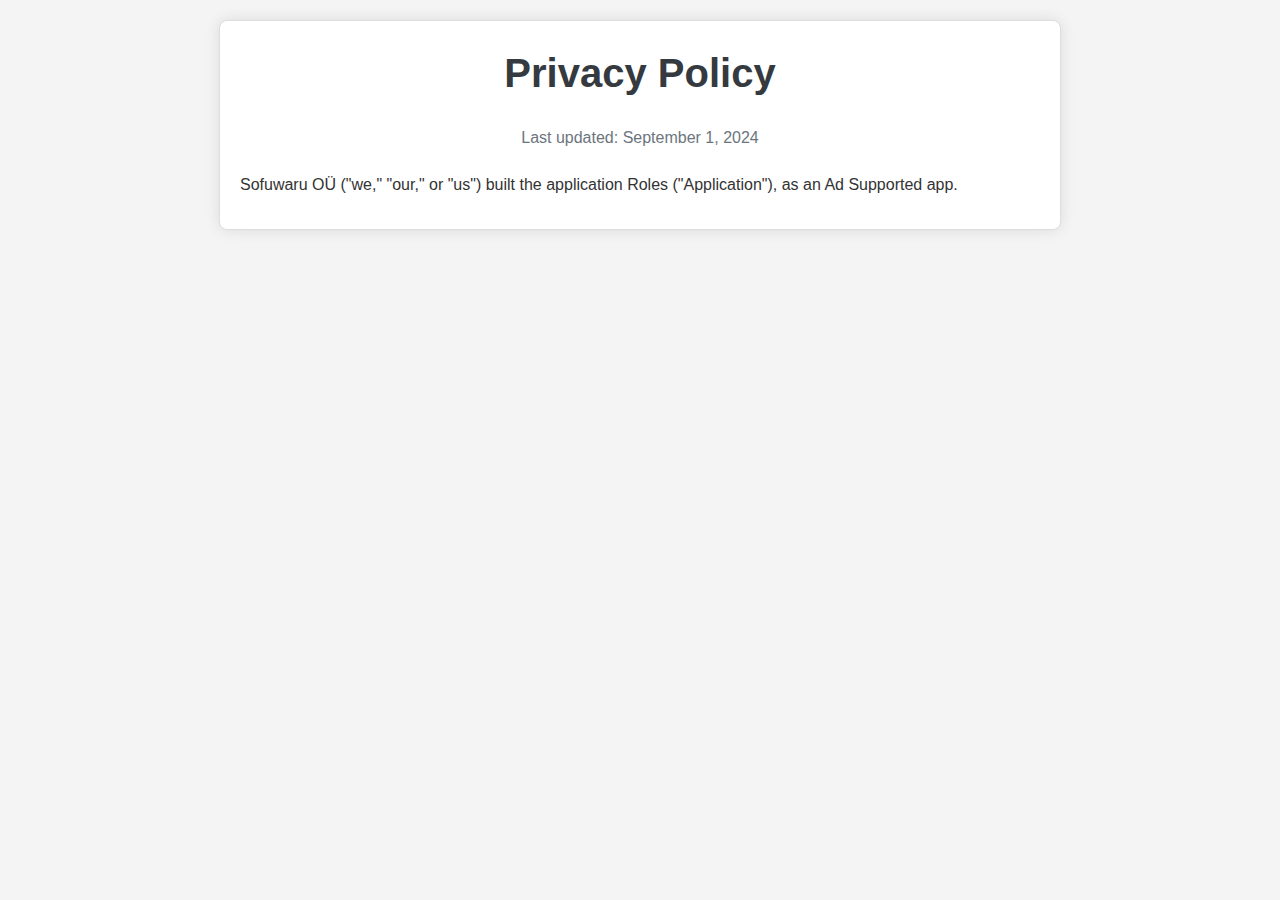
==== guidelines.html @ 3da0b492 "qwe" ====
<!DOCTYPE html>
<html>

<head>
    <meta charset="utf-8">
    <meta http-equiv="X-UA-Compatible" content="IE=edge">
    <title>Privacy Policy</title>
    <meta name="description" content="User Guidlines">
    <meta name="viewport" content="width=device-width, initial-scale=1">
    <style>
        body {
            font-family: Arial, sans-serif;
            line-height: 1.6;
            color: #333;
            background-color: #f4f4f4;
            margin: 0;
            padding: 0;
        }

        .container {
            width: 80%;
            max-width: 800px;
            margin: 20px auto;
            padding: 20px;
            background: #fff;
            box-shadow: 0 0 15px rgba(0, 0, 0, 0.1);
            border-radius: 8px;
            border: 1px solid #ddd;
        }

        header {
            text-align: center;
            margin-bottom: 20px;
        }

        header h1 {
            font-size: 2.5em;
            color: #343a40;
            /* Dark color */
            margin: 0;
        }

        .date {
            text-align: center;
            margin-bottom: 20px;
        }

        .date p {
            font-size: 1em;
            color: #6c757d;
            /* Dark gray */
        }

        .content h2 {
            color: #343a40;
            /* Dark color */
            border-bottom: 2px solid #343a40;
            /* Dark color */
            padding-bottom: 10px;
            margin-top: 20px;
        }

        .content p {
            margin: 10px 0;
            line-height: 1.8;
        }

        @media (max-width: 768px) {
            .container {
                width: 90%;
            }

            header h1 {
                font-size: 2em;
            }

            .date p {
                font-size: 0.9em;
            }
        }
    </style>
</head>

<body>
    <div class="container">
        <header>
            <h1>Privacy Policy</h1>
        </header>
        <section class="date">
            <p>Last updated: September 1, 2024</p>
        </section>
        <section class="content">
            <!-- <h2>Introduction</h2> -->
            <p>Sofuwaru OÜ ("we," "our," or "us") built the application Roles ("Application"), as an Ad Supported app.
            </p>

        </section>
    </div>
</body>

</html>
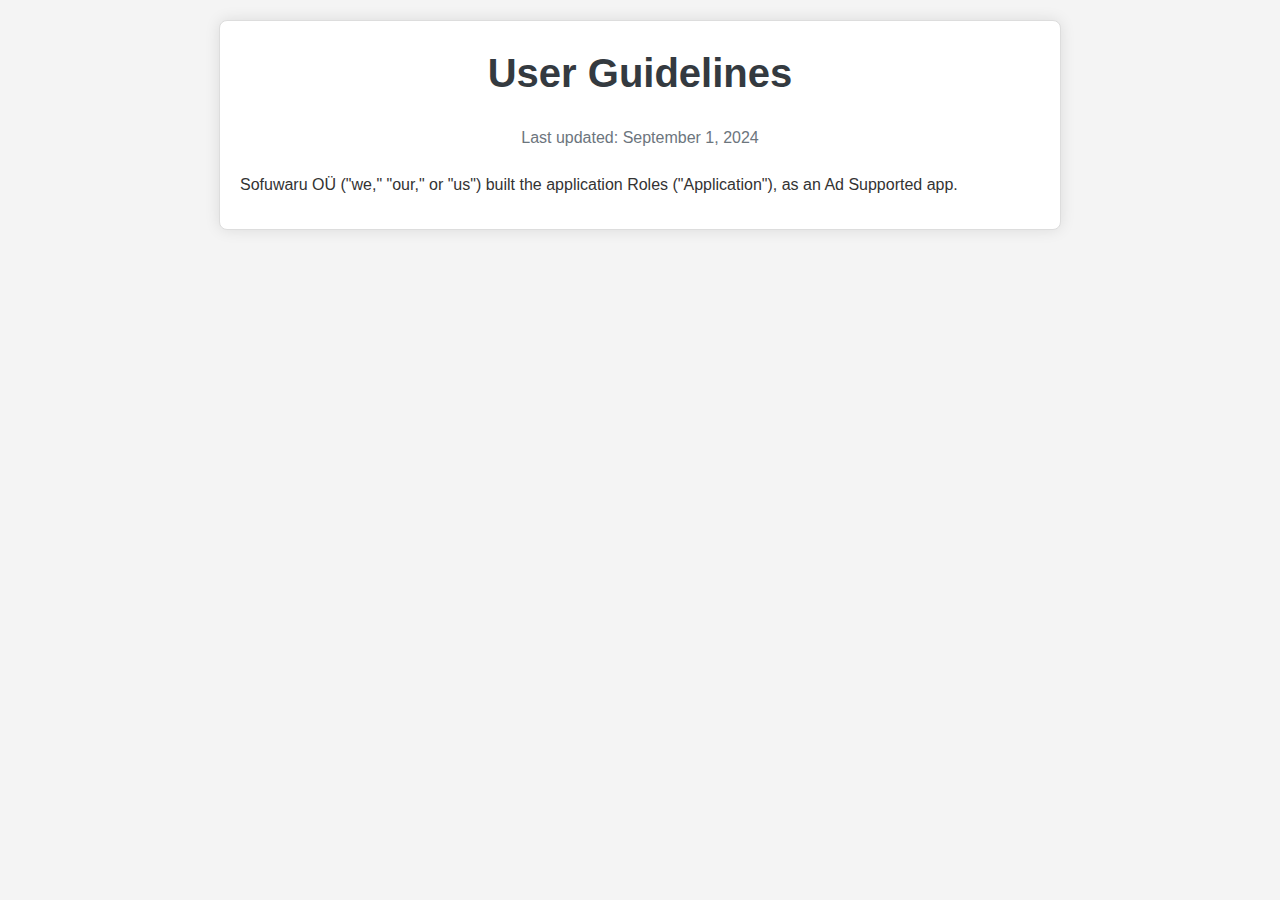
==== commit 5beca51f: "qwe" ====
--- a/guidelines.html
+++ b/guidelines.html
@@ -84,7 +84,7 @@
 <body>
     <div class="container">
         <header>
-            <h1>Privacy Policy</h1>
+            <h1>User Guidelines</h1>
         </header>
         <section class="date">
             <p>Last updated: September 1, 2024</p>
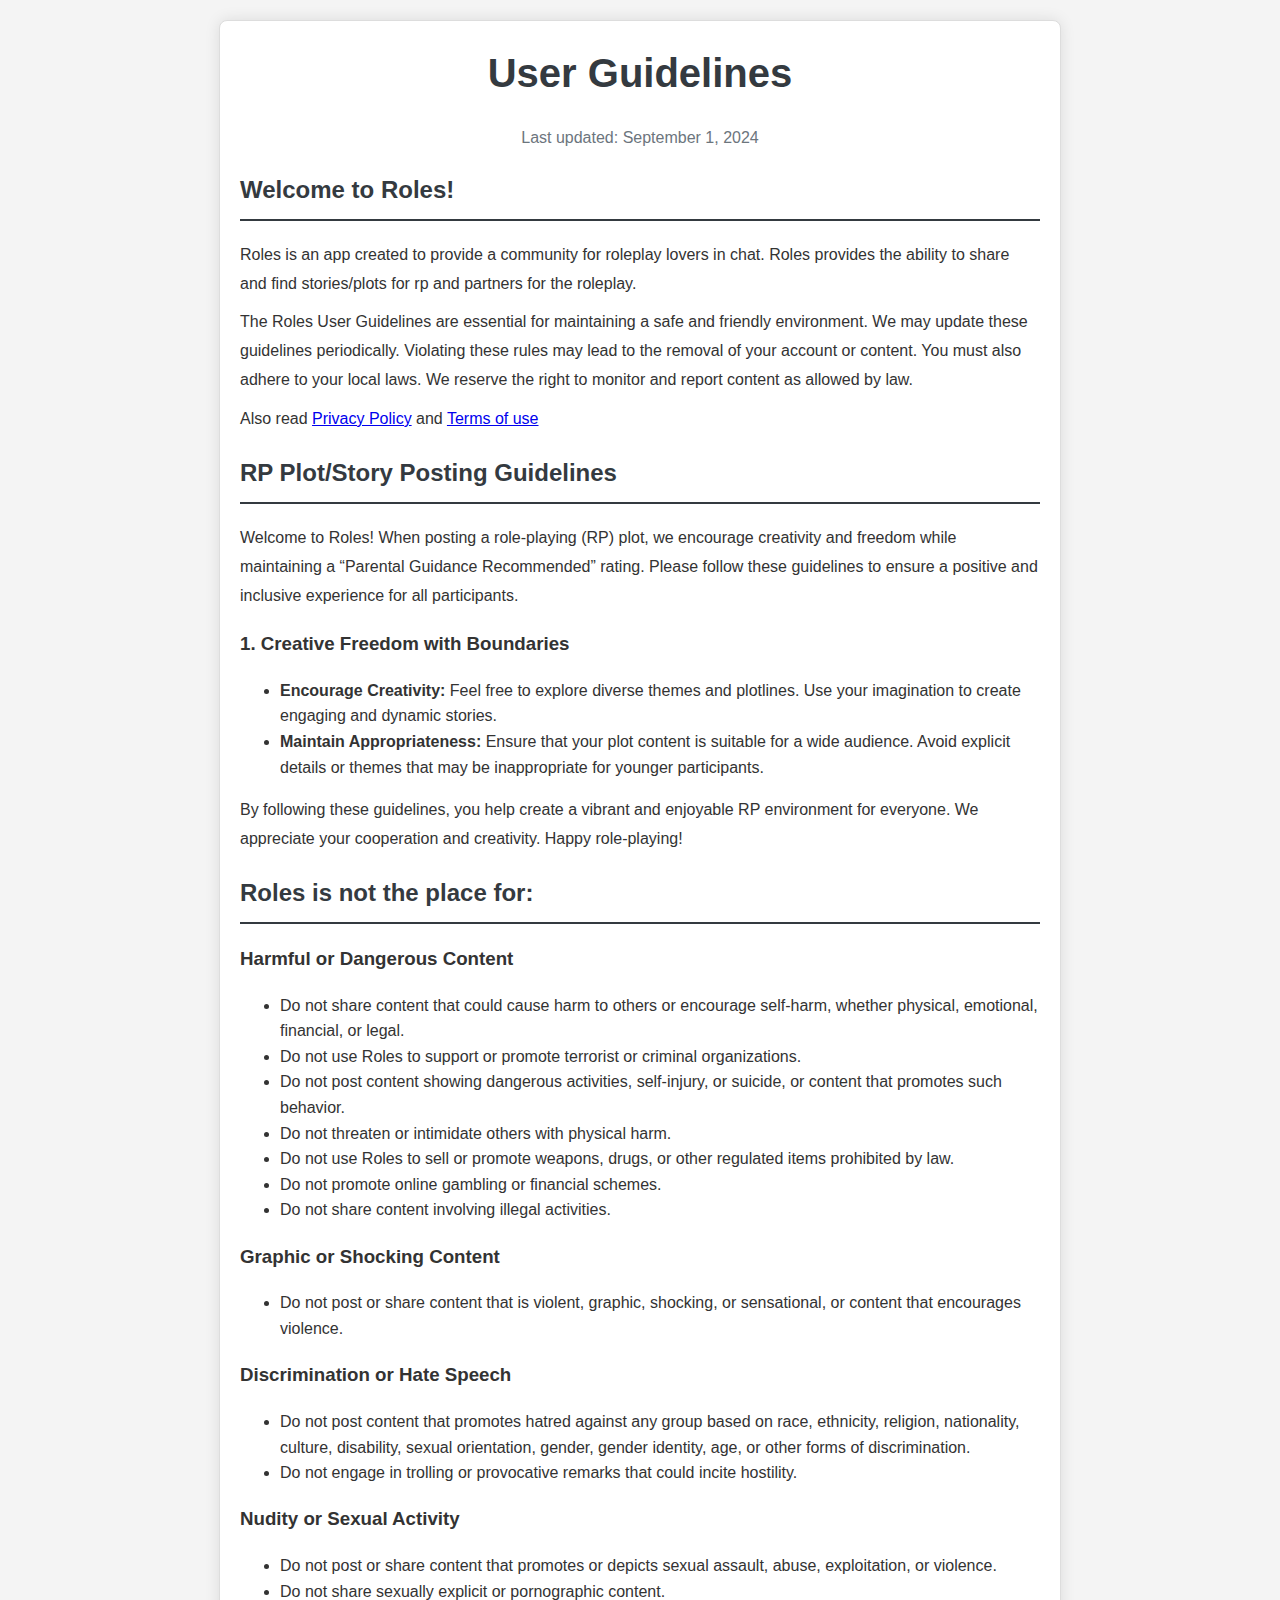
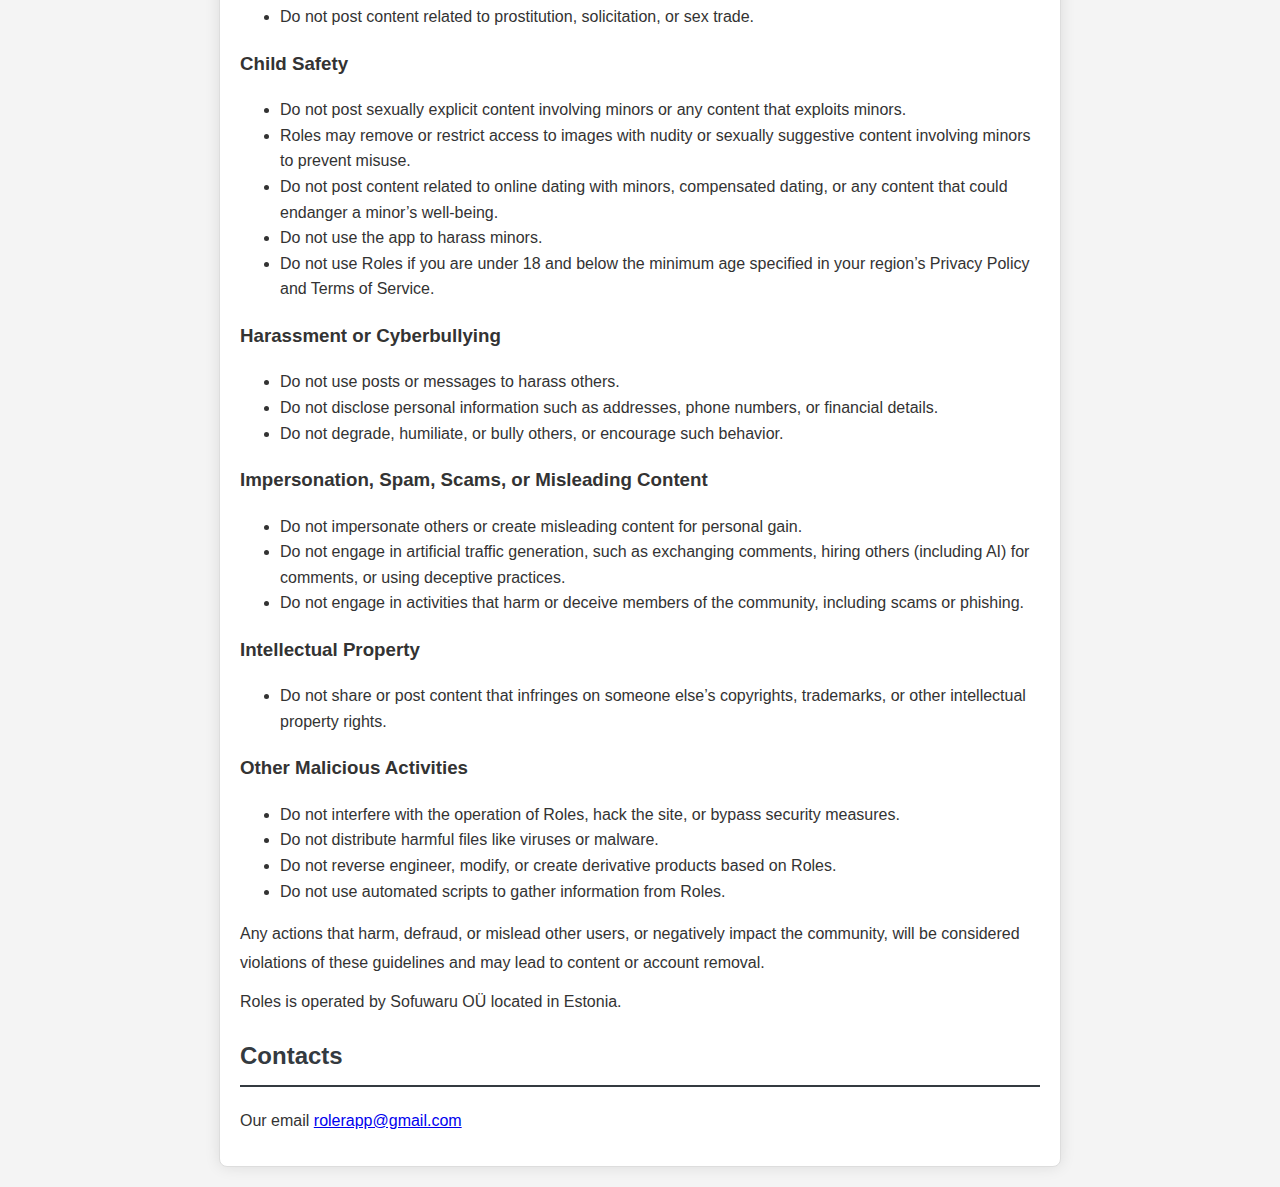
==== commit 702b4e07: "qwe" ====
--- a/guidelines.html
+++ b/guidelines.html
@@ -90,10 +90,119 @@
             <p>Last updated: September 1, 2024</p>
         </section>
         <section class="content">
-            <!-- <h2>Introduction</h2> -->
-            <p>Sofuwaru OÜ ("we," "our," or "us") built the application Roles ("Application"), as an Ad Supported app.
-            </p>
-
+            <h2>Welcome to Roles!</h2>
+            <p>Roles is an app created to provide a community for roleplay lovers in chat. Roles provides the ability to
+                share and find stories/plots for rp and partners for the roleplay.</p>
+
+            <p>The Roles User Guidelines are essential for maintaining a safe and friendly environment. We may update
+                these guidelines periodically. Violating these rules may lead to the removal of your account or content.
+                You must also adhere to your local laws. We reserve the right to monitor and report content as allowed
+                by law.</p>
+
+            <p>Also read <a href="https://sofuwaru.github.io/">Privacy Policy</a> and <a href="https://sofuwaru.github.io/terms">Terms of use</a></p>
+            <h2>RP Plot/Story Posting Guidelines</h2>
+            <p>Welcome to Roles! When posting a role-playing (RP) plot, we encourage creativity and freedom while
+                maintaining a “Parental Guidance Recommended” rating. Please follow these guidelines to ensure a
+                positive and inclusive experience for all participants.</p>
+
+            <h3>1. Creative Freedom with Boundaries</h3>
+            <ul>
+                <li><strong>Encourage Creativity:</strong> Feel free to explore diverse themes and plotlines. Use your
+                    imagination to create engaging and dynamic stories.</li>
+                <li><strong>Maintain Appropriateness:</strong> Ensure that your plot content is suitable for a wide
+                    audience. Avoid explicit details or themes that may be inappropriate for younger participants.</li>
+            </ul>
+
+
+            <p>By following these guidelines, you help create a vibrant and enjoyable RP environment for everyone. We
+                appreciate your cooperation and creativity. Happy role-playing!</p>
+
+            <h2>Roles is not the place for:</h2>
+
+            <h3>Harmful or Dangerous Content</h3>
+            <ul>
+                <li>Do not share content that could cause harm to others or encourage self-harm, whether physical,
+                    emotional, financial, or legal.</li>
+                <li>Do not use Roles to support or promote terrorist or criminal organizations.</li>
+                <li>Do not post content showing dangerous activities, self-injury, or suicide, or content that promotes
+                    such behavior.</li>
+                <li>Do not threaten or intimidate others with physical harm.</li>
+                <li>Do not use Roles to sell or promote weapons, drugs, or other regulated items prohibited by law.</li>
+                <li>Do not promote online gambling or financial schemes.</li>
+                <li>Do not share content involving illegal activities.</li>
+            </ul>
+
+            <h3>Graphic or Shocking Content</h3>
+            <ul>
+                <li>Do not post or share content that is violent, graphic, shocking, or sensational, or content that
+                    encourages violence.</li>
+            </ul>
+
+            <h3>Discrimination or Hate Speech</h3>
+            <ul>
+                <li>Do not post content that promotes hatred against any group based on race, ethnicity, religion,
+                    nationality, culture, disability, sexual orientation, gender, gender identity, age, or other forms
+                    of discrimination.</li>
+                <li>Do not engage in trolling or provocative remarks that could incite hostility.</li>
+            </ul>
+
+            <h3>Nudity or Sexual Activity</h3>
+            <ul>
+                <li>Do not post or share content that promotes or depicts sexual assault, abuse, exploitation, or
+                    violence.</li>
+                <li>Do not share sexually explicit or pornographic content.</li>
+                <li>Do not post content related to prostitution, solicitation, or sex trade.</li>
+            </ul>
+
+            <h3>Child Safety</h3>
+            <ul>
+                <li>Do not post sexually explicit content involving minors or any content that exploits minors.</li>
+                <li>Roles may remove or restrict access to images with nudity or sexually suggestive content involving
+                    minors to prevent misuse.</li>
+                <li>Do not post content related to online dating with minors, compensated dating, or any content that
+                    could endanger a minor’s well-being.</li>
+                <li>Do not use the app to harass minors.</li>
+                <li>Do not use Roles if you are under 18 and below the minimum age specified in your region’s Privacy
+                    Policy and Terms of Service.</li>
+            </ul>
+
+            <h3>Harassment or Cyberbullying</h3>
+            <ul>
+                <li>Do not use posts or messages to harass others.</li>
+                <li>Do not disclose personal information such as addresses, phone numbers, or financial details.</li>
+                <li>Do not degrade, humiliate, or bully others, or encourage such behavior.</li>
+            </ul>
+
+            <h3>Impersonation, Spam, Scams, or Misleading Content</h3>
+            <ul>
+                <li>Do not impersonate others or create misleading content for personal gain.</li>
+                <li>Do not engage in artificial traffic generation, such as exchanging comments, hiring others
+                    (including AI) for
+                    comments, or using deceptive practices.</li>
+                <li>Do not engage in activities that harm or deceive members of the community, including scams or
+                    phishing.</li>
+            </ul>
+
+            <h3>Intellectual Property</h3>
+            <ul>
+                <li>Do not share or post content that infringes on someone else’s copyrights, trademarks, or other
+                    intellectual property rights.</li>
+            </ul>
+
+            <h3>Other Malicious Activities</h3>
+            <ul>
+                <li>Do not interfere with the operation of Roles, hack the site, or bypass security measures.</li>
+                <li>Do not distribute harmful files like viruses or malware.</li>
+                <li>Do not reverse engineer, modify, or create derivative products based on Roles.</li>
+                <li>Do not use automated scripts to gather information from Roles.</li>
+            </ul>
+
+            <p>Any actions that harm, defraud, or mislead other users, or negatively impact the community, will be
+                considered violations of these guidelines and may lead to content or account removal.</p>
+
+            <p>Roles is operated by Sofuwaru OÜ located in Estonia.</p>
+            <h2>Contacts</h2>
+            <p>Our email <a href="mailto:rolerapp@gmail.com">rolerapp@gmail.com</a></p>
         </section>
     </div>
 </body>
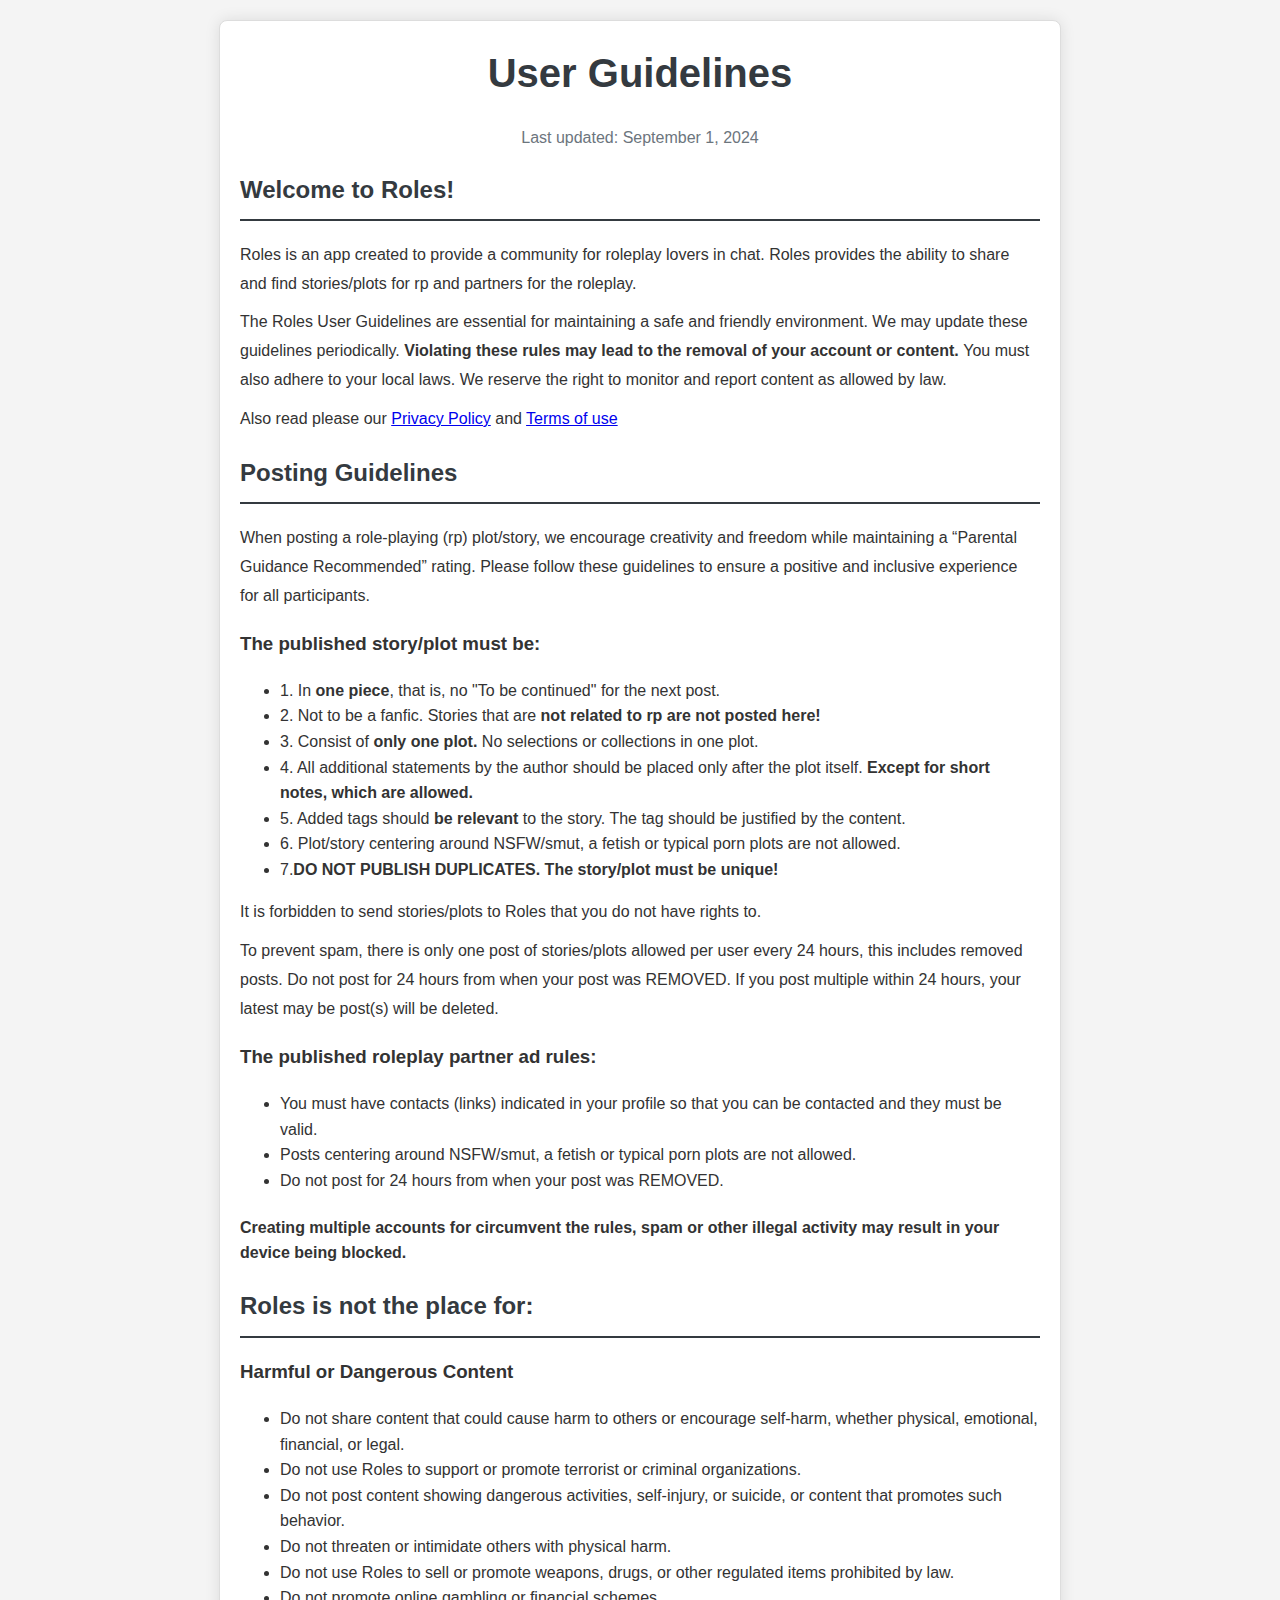
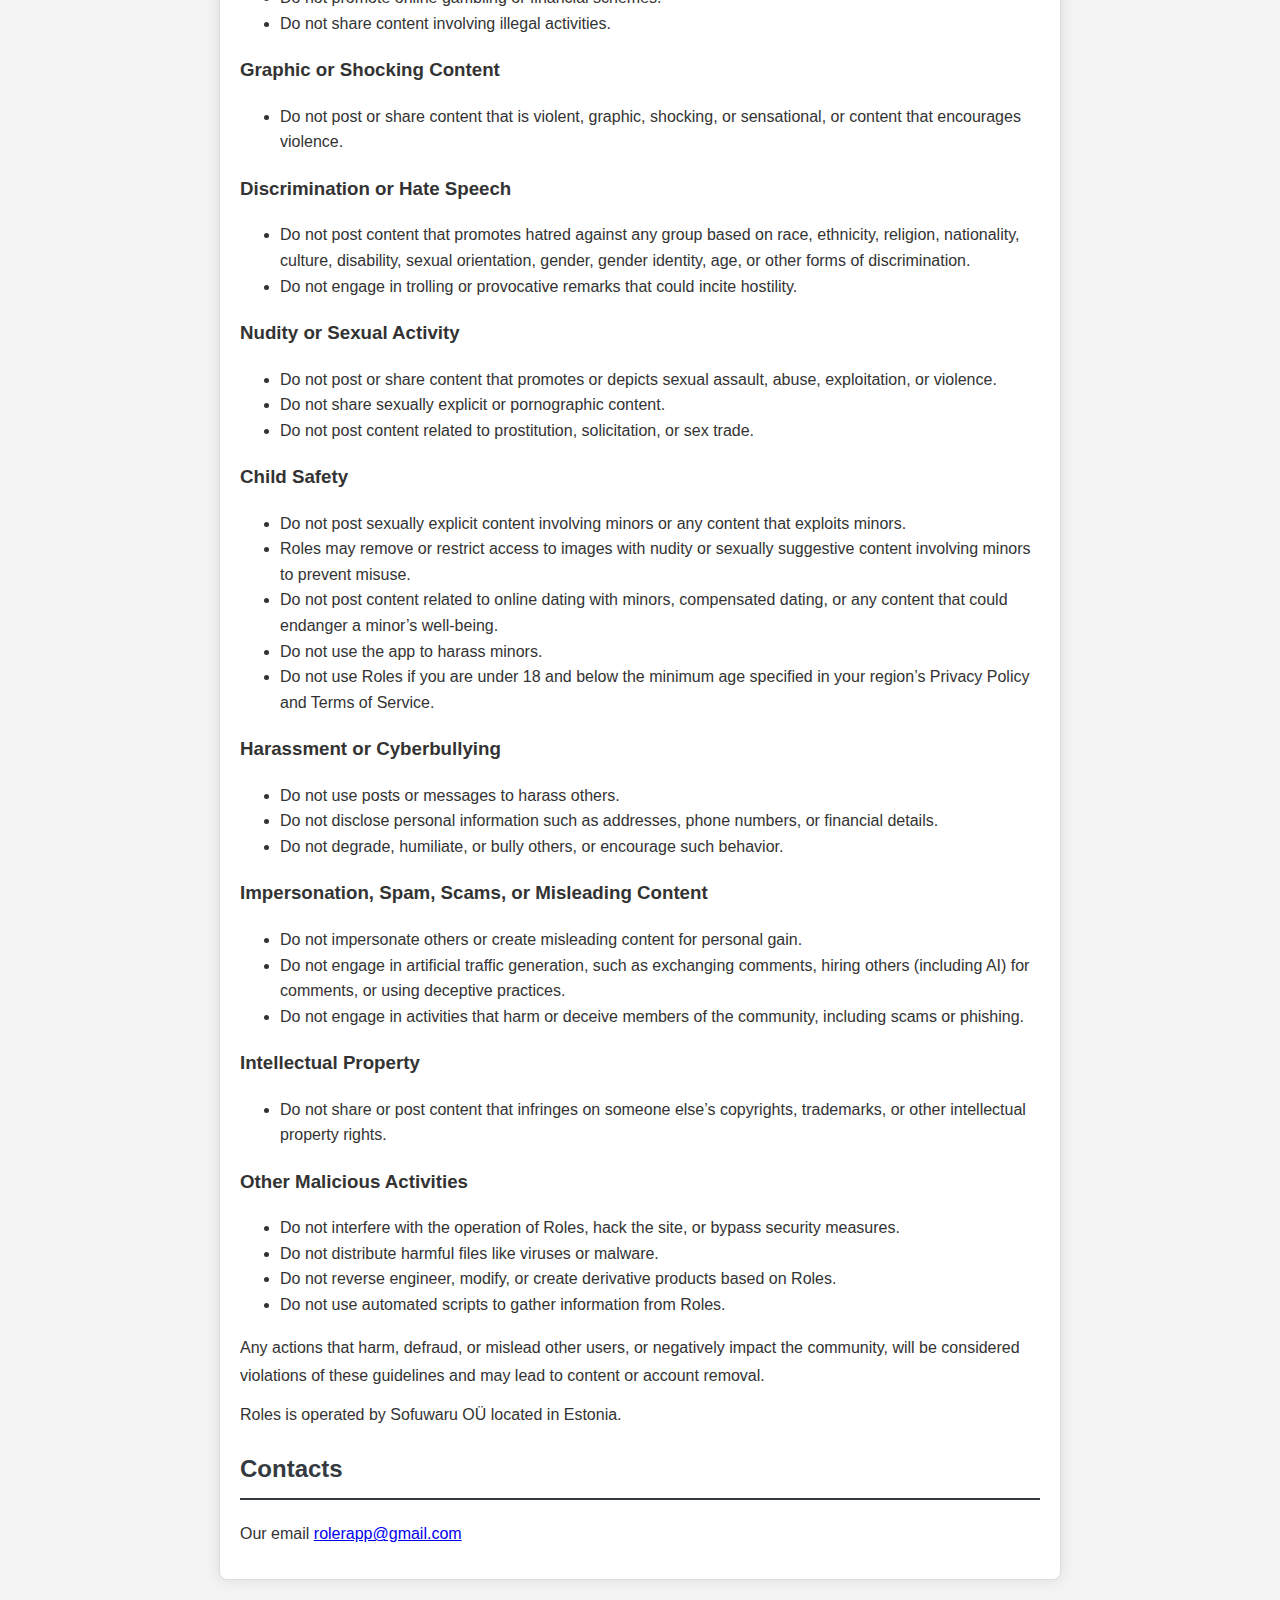
==== commit ce720185: "qwe" ====
--- a/guidelines.html
+++ b/guidelines.html
@@ -95,30 +95,52 @@
                 share and find stories/plots for rp and partners for the roleplay.</p>
 
             <p>The Roles User Guidelines are essential for maintaining a safe and friendly environment. We may update
-                these guidelines periodically. Violating these rules may lead to the removal of your account or content.
+                these guidelines periodically.
+                <strong>Violating these rules may lead to the removal of your account or content.
+                </strong>
                 You must also adhere to your local laws. We reserve the right to monitor and report content as allowed
-                by law.</p>
-
-            <p>Also read <a href="https://sofuwaru.github.io/">Privacy Policy</a> and <a href="https://sofuwaru.github.io/terms">Terms of use</a></p>
-            <h2>RP Plot/Story Posting Guidelines</h2>
-            <p>Welcome to Roles! When posting a role-playing (RP) plot, we encourage creativity and freedom while
+                by law.
+            </p>
+
+            <p>Also read please our <a href="https://sofuwaru.github.io/">Privacy Policy</a> and <a
+                    href="https://sofuwaru.github.io/terms">Terms of use</a></p>
+            <h2>Posting Guidelines</h2>
+            <p>When posting a role-playing (rp) plot/story, we encourage creativity and freedom while
                 maintaining a “Parental Guidance Recommended” rating. Please follow these guidelines to ensure a
                 positive and inclusive experience for all participants.</p>
 
-            <h3>1. Creative Freedom with Boundaries</h3>
-            <ul>
-                <li><strong>Encourage Creativity:</strong> Feel free to explore diverse themes and plotlines. Use your
-                    imagination to create engaging and dynamic stories.</li>
-                <li><strong>Maintain Appropriateness:</strong> Ensure that your plot content is suitable for a wide
-                    audience. Avoid explicit details or themes that may be inappropriate for younger participants.</li>
-            </ul>
-
-
-            <p>By following these guidelines, you help create a vibrant and enjoyable RP environment for everyone. We
-                appreciate your cooperation and creativity. Happy role-playing!</p>
+            <h3>The published story/plot must be:</h3>
+            <ul>
+                <li>1. In <strong>one piece</strong>, that is, no "To be continued" for the next post.</li>
+                <li>2. Not to be a fanfic. Stories that are <strong>not related to rp are not posted here!</strong></li>
+                <li>3. Consist of <strong>only one plot.</strong> No selections or collections in one plot.</li>
+                <li>4. All additional statements by the author should be placed only after the plot itself.
+                    <strong>Except for short notes, which are allowed.</strong>
+                </li>
+                <li>5. Added tags should <strong>be relevant</strong> to the story. The tag should be justified by the
+                    content.</li>
+                <li>6. Plot/story centering around NSFW/smut, a fetish or typical porn plots are not allowed.</li>
+                <li>7.<strong>DO NOT PUBLISH DUPLICATES. The story/plot must be unique!</strong></li>
+            </ul>
+            <p>It is forbidden to send stories/plots to Roles that you do not have rights to.</p>
+            <p>To prevent spam, there is only one post of stories/plots allowed per user every 24 hours, this includes
+                removed posts. Do
+                not post for 24 hours from when your post was REMOVED. If you post multiple within 24 hours, your latest
+                may be
+                post(s) will be deleted.</p>
+
+            <h3>The published roleplay partner ad rules:</h3>
+            <ul>
+                <li>You must have contacts (links) indicated in your profile so that you can be contacted and they must be valid.</li>
+                <li>Posts centering around NSFW/smut, a fetish or typical porn plots are not allowed.</li>
+                <li>Do not post for 24 hours from when your post was REMOVED.</li>
+            </ul>
+
+            <h4>Creating multiple accounts for circumvent the rules, spam or other illegal activity may result in your
+                device being blocked.
+            </h4>
 
             <h2>Roles is not the place for:</h2>
-
             <h3>Harmful or Dangerous Content</h3>
             <ul>
                 <li>Do not share content that could cause harm to others or encourage self-harm, whether physical,
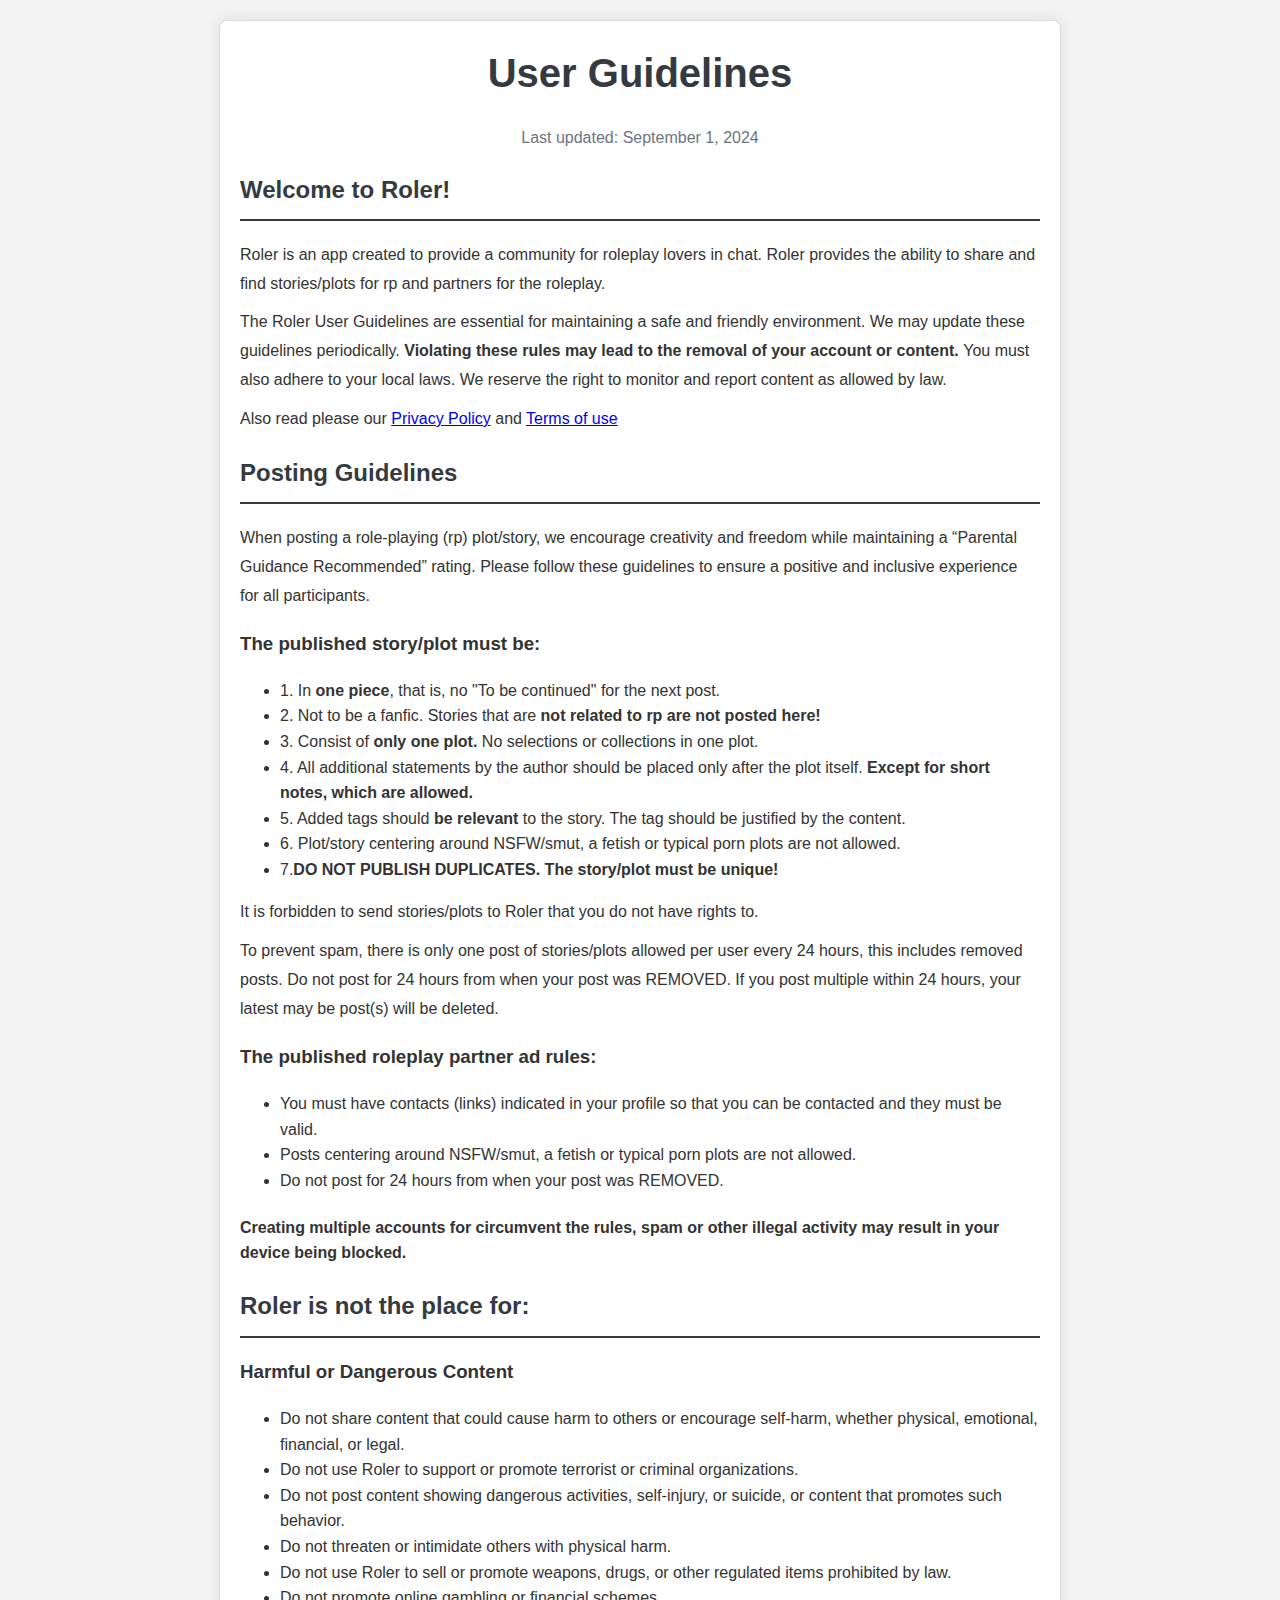
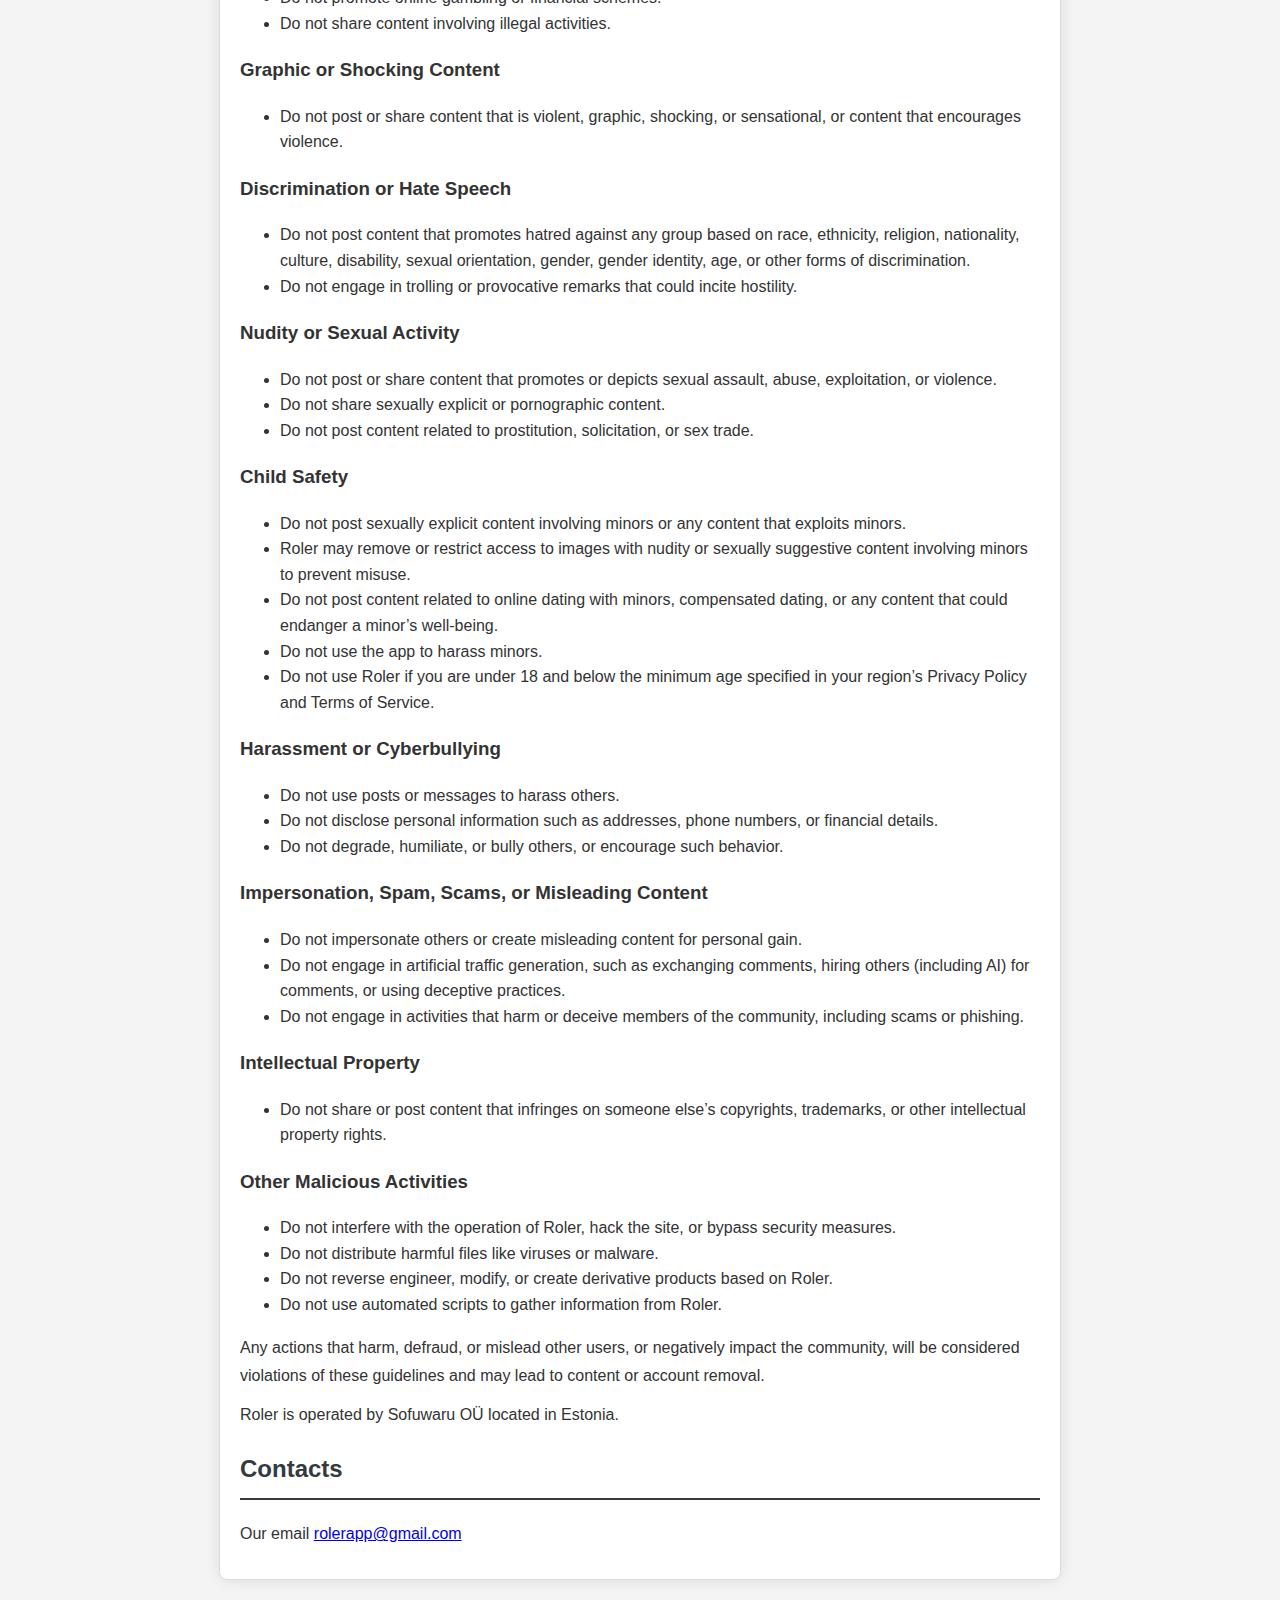
==== commit 5b9d3c7f: "roles:>roler" ====
--- a/guidelines.html
+++ b/guidelines.html
@@ -90,11 +90,11 @@
             <p>Last updated: September 1, 2024</p>
         </section>
         <section class="content">
-            <h2>Welcome to Roles!</h2>
-            <p>Roles is an app created to provide a community for roleplay lovers in chat. Roles provides the ability to
+            <h2>Welcome to Roler!</h2>
+            <p>Roler is an app created to provide a community for roleplay lovers in chat. Roler provides the ability to
                 share and find stories/plots for rp and partners for the roleplay.</p>
 
-            <p>The Roles User Guidelines are essential for maintaining a safe and friendly environment. We may update
+            <p>The Roler User Guidelines are essential for maintaining a safe and friendly environment. We may update
                 these guidelines periodically.
                 <strong>Violating these rules may lead to the removal of your account or content.
                 </strong>
@@ -122,7 +122,7 @@
                 <li>6. Plot/story centering around NSFW/smut, a fetish or typical porn plots are not allowed.</li>
                 <li>7.<strong>DO NOT PUBLISH DUPLICATES. The story/plot must be unique!</strong></li>
             </ul>
-            <p>It is forbidden to send stories/plots to Roles that you do not have rights to.</p>
+            <p>It is forbidden to send stories/plots to Roler that you do not have rights to.</p>
             <p>To prevent spam, there is only one post of stories/plots allowed per user every 24 hours, this includes
                 removed posts. Do
                 not post for 24 hours from when your post was REMOVED. If you post multiple within 24 hours, your latest
@@ -140,16 +140,16 @@
                 device being blocked.
             </h4>
 
-            <h2>Roles is not the place for:</h2>
+            <h2>Roler is not the place for:</h2>
             <h3>Harmful or Dangerous Content</h3>
             <ul>
                 <li>Do not share content that could cause harm to others or encourage self-harm, whether physical,
                     emotional, financial, or legal.</li>
-                <li>Do not use Roles to support or promote terrorist or criminal organizations.</li>
+                <li>Do not use Roler to support or promote terrorist or criminal organizations.</li>
                 <li>Do not post content showing dangerous activities, self-injury, or suicide, or content that promotes
                     such behavior.</li>
                 <li>Do not threaten or intimidate others with physical harm.</li>
-                <li>Do not use Roles to sell or promote weapons, drugs, or other regulated items prohibited by law.</li>
+                <li>Do not use Roler to sell or promote weapons, drugs, or other regulated items prohibited by law.</li>
                 <li>Do not promote online gambling or financial schemes.</li>
                 <li>Do not share content involving illegal activities.</li>
             </ul>
@@ -179,12 +179,12 @@
             <h3>Child Safety</h3>
             <ul>
                 <li>Do not post sexually explicit content involving minors or any content that exploits minors.</li>
-                <li>Roles may remove or restrict access to images with nudity or sexually suggestive content involving
+                <li>Roler may remove or restrict access to images with nudity or sexually suggestive content involving
                     minors to prevent misuse.</li>
                 <li>Do not post content related to online dating with minors, compensated dating, or any content that
                     could endanger a minor’s well-being.</li>
                 <li>Do not use the app to harass minors.</li>
-                <li>Do not use Roles if you are under 18 and below the minimum age specified in your region’s Privacy
+                <li>Do not use Roler if you are under 18 and below the minimum age specified in your region’s Privacy
                     Policy and Terms of Service.</li>
             </ul>
 
@@ -213,16 +213,16 @@
 
             <h3>Other Malicious Activities</h3>
             <ul>
-                <li>Do not interfere with the operation of Roles, hack the site, or bypass security measures.</li>
+                <li>Do not interfere with the operation of Roler, hack the site, or bypass security measures.</li>
                 <li>Do not distribute harmful files like viruses or malware.</li>
-                <li>Do not reverse engineer, modify, or create derivative products based on Roles.</li>
-                <li>Do not use automated scripts to gather information from Roles.</li>
+                <li>Do not reverse engineer, modify, or create derivative products based on Roler.</li>
+                <li>Do not use automated scripts to gather information from Roler.</li>
             </ul>
 
             <p>Any actions that harm, defraud, or mislead other users, or negatively impact the community, will be
                 considered violations of these guidelines and may lead to content or account removal.</p>
 
-            <p>Roles is operated by Sofuwaru OÜ located in Estonia.</p>
+            <p>Roler is operated by Sofuwaru OÜ located in Estonia.</p>
             <h2>Contacts</h2>
             <p>Our email <a href="mailto:rolerapp@gmail.com">rolerapp@gmail.com</a></p>
         </section>
